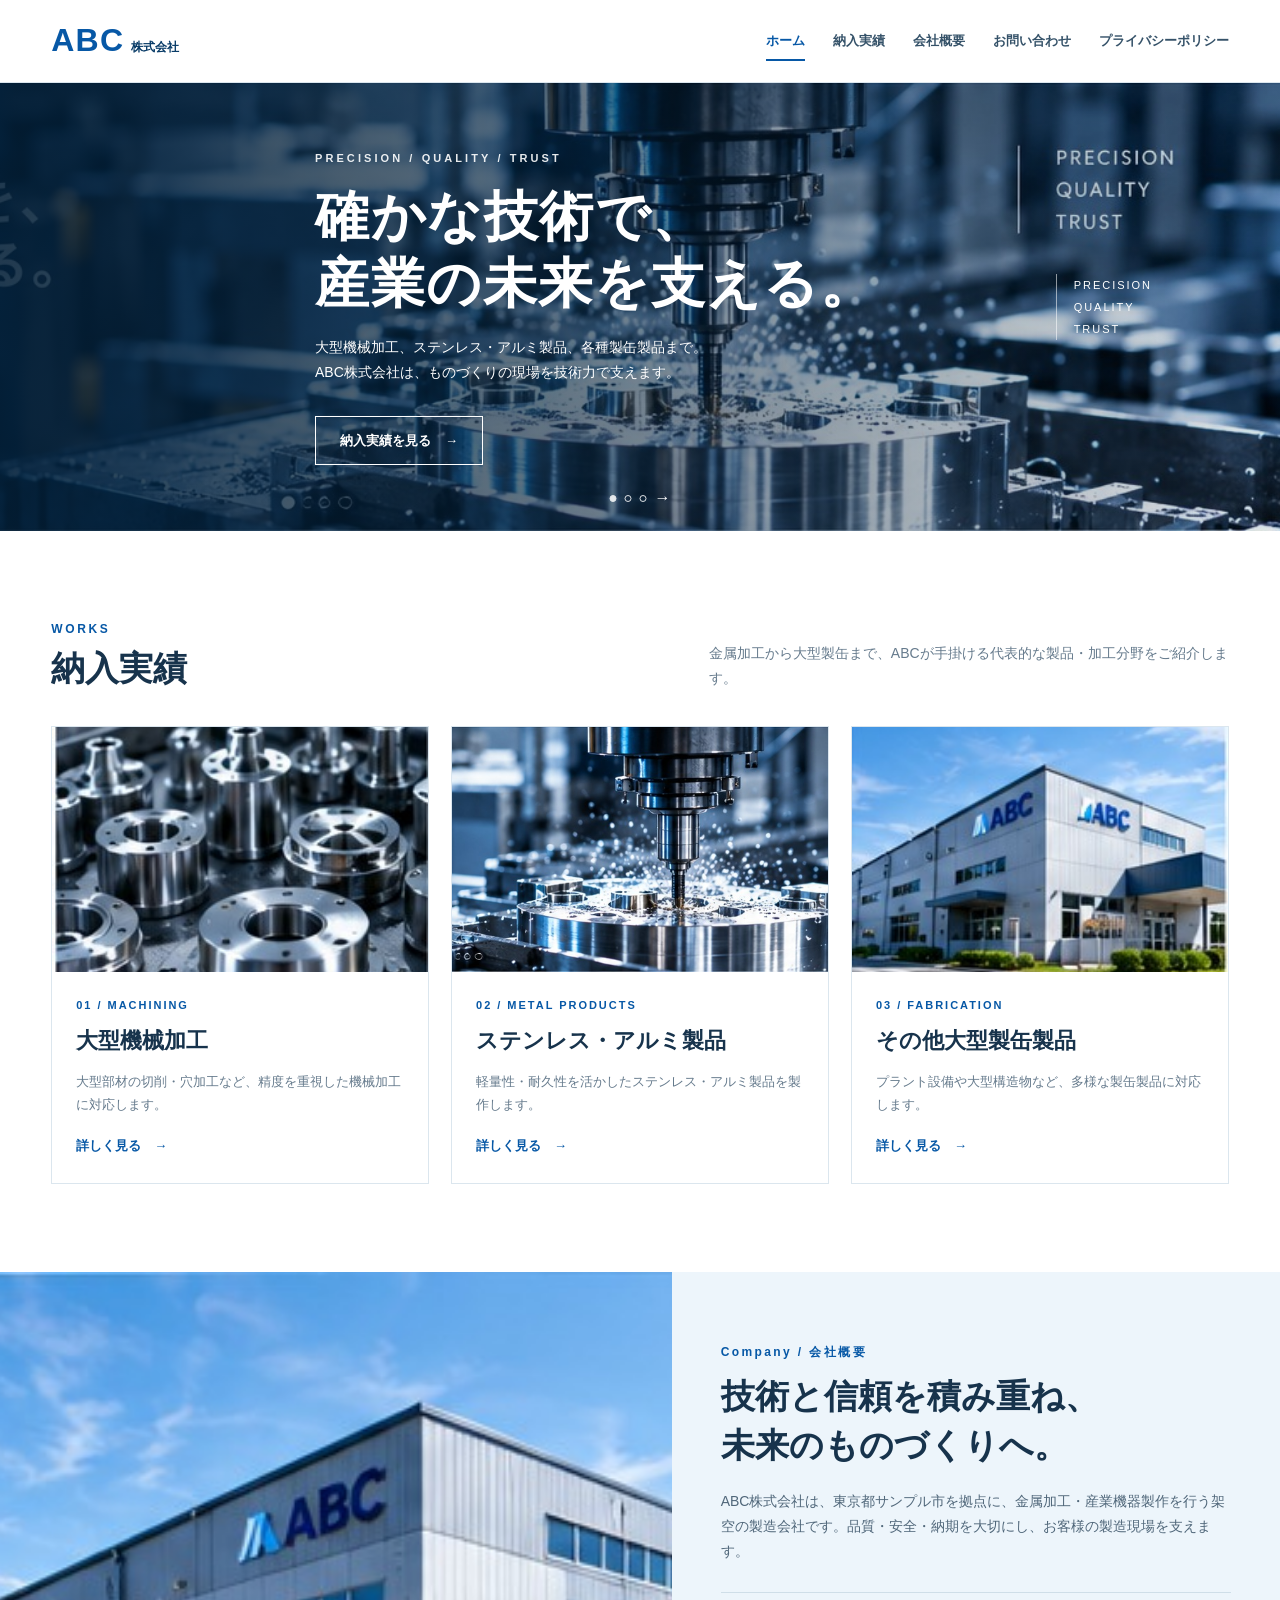
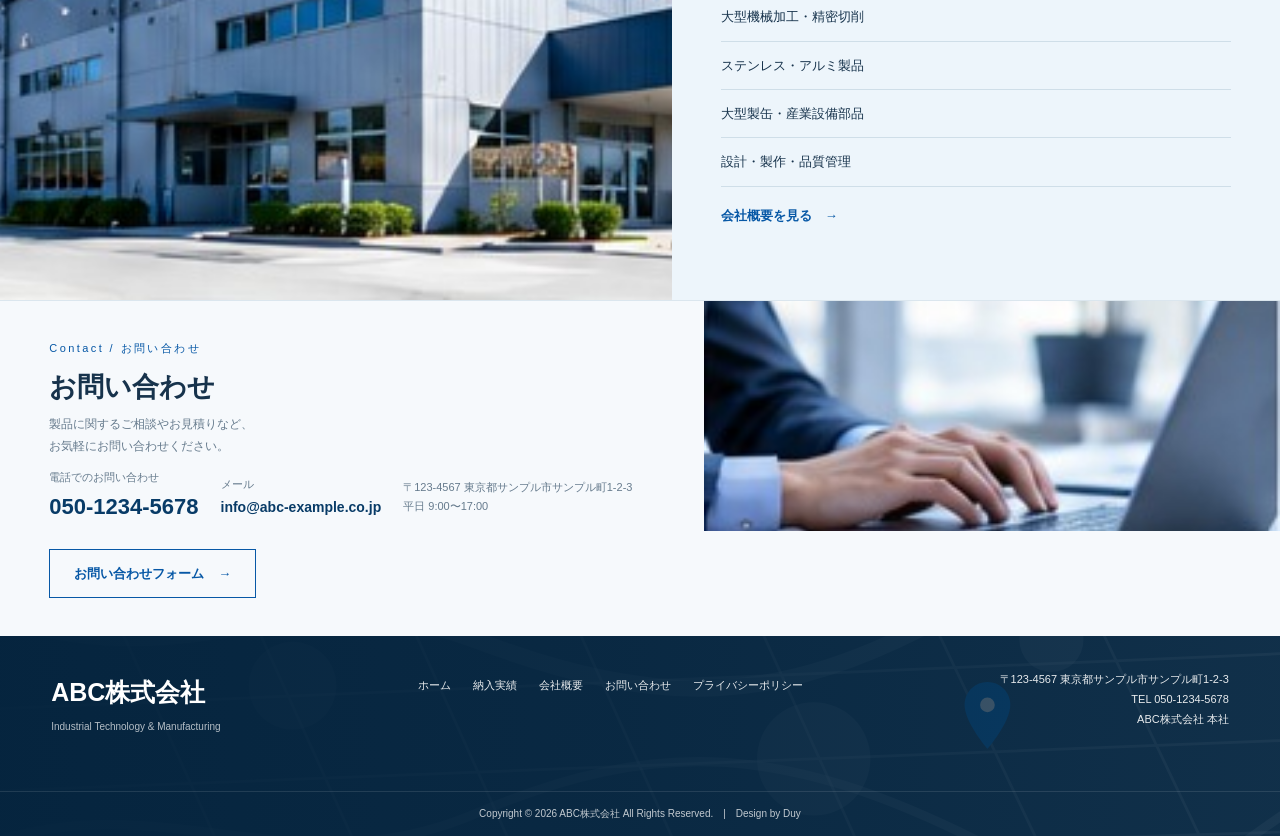
==== index.html @ 1feb2499 "push again" ====
<!doctype html>
<html lang="ja">
<head>
<meta charset="utf-8">
<meta name="viewport" content="width=device-width,initial-scale=1">
<title>ABC株式会社 | 金属加工・プラント機器製作</title>
<link rel="stylesheet" href="css/style.css">
</head>
<body>
<header class="site-header">
  <div class="container header-inner">
    <a class="brand" href="index.html"><span class="brand-main">ABC</span><span class="brand-sub">株式会社</span></a>
    <nav class="nav">
      <a href="index.html" data-page="home">ホーム</a>
      <a href="works.html" data-page="works">納入実績</a>
      <a href="company.html" data-page="company">会社概要</a>
      <a href="contact.html" data-page="contact">お問い合わせ</a>
      <a href="privacy.html" data-page="privacy">プライバシーポリシー</a>
    </nav>
  </div>
</header>

<main>
<section class="hero">
  <div class="container hero-content fade-up">
    <div class="kicker">PRECISION / QUALITY / TRUST</div>
    <h1>確かな技術で、<br>産業の未来を支える。</h1>
    <p>大型機械加工、ステンレス・アルミ製品、各種製缶製品まで。<br>ABC株式会社は、ものづくりの現場を技術力で支えます。</p>
    <a class="btn btn-light" href="works.html" data-page="works">納入実績を見る <span>→</span></a>
  </div>
  <div class="hero-side">PRECISION<br>QUALITY<br>TRUST</div>
  <div class="hero-dots" aria-hidden="true"><span></span><span></span><span></span><b>→</b></div>
</section>

<section class="section">
  <div class="container">
    <div class="section-head fade-up">
      <div class="section-title"><small>Works</small><h2>納入実績</h2></div>
      <p class="section-intro">金属加工から大型製缶まで、ABCが手掛ける代表的な製品・加工分野をご紹介します。</p>
    </div>
    <div class="works-grid">
      <article class="work-card fade-up">
        <img src="asset/images/works-metal.jpg" alt="大型機械加工">
        <div class="work-card-body">
          <div class="work-number">01 / MACHINING</div>
          <h3>大型機械加工</h3>
          <p>大型部材の切削・穴加工など、精度を重視した機械加工に対応します。</p>
          <a class="link-arrow" href="works.html" data-page="works">詳しく見る　→</a>
        </div>
      </article>
      <article class="work-card fade-up">
        <img src="asset/images/hero-cnc.jpg" alt="ステンレス・アルミ製品">
        <div class="work-card-body">
          <div class="work-number">02 / METAL PRODUCTS</div>
          <h3>ステンレス・アルミ製品</h3>
          <p>軽量性・耐久性を活かしたステンレス・アルミ製品を製作します。</p>
          <a class="link-arrow" href="works.html" data-page="works">詳しく見る　→</a>
        </div>
      </article>
      <article class="work-card fade-up">
        <img src="asset/images/company-factory.jpg" alt="大型製缶製品">
        <div class="work-card-body">
          <div class="work-number">03 / FABRICATION</div>
          <h3>その他大型製缶製品</h3>
          <p>プラント設備や大型構造物など、多様な製缶製品に対応します。</p>
          <a class="link-arrow" href="works.html" data-page="works">詳しく見る　→</a>
        </div>
      </article>
    </div>
  </div>
</section>

<section class="about">
  <div class="about-image"><img src="asset/images/company-building.jpg" alt="ABC株式会社の社屋"></div>
  <div class="about-content fade-up">
    <div class="eyebrow">Company / 会社概要</div>
    <h2>技術と信頼を積み重ね、<br>未来のものづくりへ。</h2>
    <p>ABC株式会社は、東京都サンプル市を拠点に、金属加工・産業機器製作を行う架空の製造会社です。品質・安全・納期を大切にし、お客様の製造現場を支えます。</p>
    <ul class="about-list">
      <li>大型機械加工・精密切削</li>
      <li>ステンレス・アルミ製品</li>
      <li>大型製缶・産業設備部品</li>
      <li>設計・製作・品質管理</li>
    </ul>
    <a class="link-arrow" href="company.html" data-page="company">会社概要を見る　→</a>
  </div>
</section>

<section class="contact">
  <div class="contact-image"><img src="asset/images/contact-office.jpg" alt="ABC株式会社 お問い合わせ窓口"></div>
  <div class="contact-content fade-up">
    <small>Contact / お問い合わせ</small>
    <div>
      <h2>お問い合わせ</h2>
      <p>製品に関するご相談やお見積りなど、<br>お気軽にお問い合わせください。</p>
    </div>
    <div class="contact-box">
      <div><div class="contact-label">電話でのお問い合わせ</div><div class="contact-tel">050-1234-5678</div></div>
      <div><div class="contact-label">メール</div><div class="contact-mail">info@abc-example.co.jp</div></div>
      <div class="contact-address">〒123-4567 東京都サンプル市サンプル町1-2-3<br>平日 9:00〜17:00</div>
      <a class="btn" href="contact.html" data-page="contact">お問い合わせフォーム <span>→</span></a>
    </div>
  </div>
</section>
</main>

<footer class="footer">
  <div class="container footer-main">
    <div class="footer-brand">ABC株式会社<span>Industrial Technology & Manufacturing</span></div>
    <div class="footer-nav">
      <a href="index.html">ホーム</a>
      <a href="works.html">納入実績</a>
      <a href="company.html">会社概要</a>
      <a href="contact.html">お問い合わせ</a>
      <a href="privacy.html">プライバシーポリシー</a>
    </div>
    <div class="footer-contact">〒123-4567 東京都サンプル市サンプル町1-2-3<br>TEL 050-1234-5678<br>ABC株式会社 本社</div>
  </div>
  <div class="footer-bottom">Copyright © 2026 ABC株式会社 All Rights Reserved.　|　Design by Duy</div>
</footer>
<script src="js/main.js"></script>
</body>
</html>
---- css/style.css ----
:root{
  --blue:#0758a6;
  --blue-dark:#083b67;
  --blue-light:#edf5fb;
  --text:#17334c;
  --muted:#667b8d;
  --line:#dbe6ee;
  --white:#fff;
  --max:1180px;
}
*{box-sizing:border-box;margin:0;padding:0}
html{scroll-behavior:smooth}
body{
  font-family:"Noto Sans JP","Yu Gothic",YuGothic,Meiryo,Arial,sans-serif;
  color:var(--text); background:#fff; line-height:1.8;
}
a{color:inherit;text-decoration:none}
img{display:block;width:100%;height:auto}
.container{width:min(var(--max),92%);margin-inline:auto}

/* Header */
.site-header{
  background:#fff;border-bottom:1px solid var(--line);
  position:sticky;top:0;z-index:50;
}
.header-inner{
  min-height:82px;display:flex;align-items:center;justify-content:space-between;
  gap:28px;
}
.brand{display:flex;align-items:baseline;white-space:nowrap}
.brand-main{font-size:32px;font-weight:900;letter-spacing:.04em;color:var(--blue)}
.brand-sub{font-size:12px;font-weight:700;margin-left:7px;color:var(--blue-dark)}
.nav{display:flex;align-items:center;gap:28px;flex-wrap:wrap}
.nav a{
  position:relative;font-size:13px;font-weight:700;padding:8px 0;
  color:#355269;transition:.2s;
}
.nav a:hover,.nav a.active{color:var(--blue)}
.nav a.active::after{
  content:"";position:absolute;left:0;right:0;bottom:0;height:2px;background:var(--blue);
}

/* Hero */
.hero{
  min-height:410px;display:flex;align-items:center;color:#fff;position:relative;overflow:hidden;
  background:
    linear-gradient(90deg,rgba(3,31,55,.88) 0%,rgba(3,31,55,.62) 43%,rgba(3,31,55,.10) 100%),
    url("../asset/images/hero-cnc.jpg") center/cover no-repeat;
}
.hero-content{padding:66px 0;max-width:650px}
.kicker{font-size:11px;letter-spacing:.28em;font-weight:700;margin-bottom:14px;opacity:.9}
.hero h1{font-size:clamp(34px,4.2vw,54px);line-height:1.25;letter-spacing:.03em}
.hero p{font-size:14px;margin-top:18px;max-width:570px}
.hero-side{position:absolute;right:10%;top:50%;transform:translateY(-50%);padding-left:17px;border-left:1px solid rgba(255,255,255,.55);font-size:11px;line-height:2;letter-spacing:.18em}
.hero-dots{position:absolute;bottom:18px;left:50%;transform:translateX(-50%);display:flex;gap:8px;align-items:center}
.hero-dots span{width:7px;height:7px;border:1px solid #fff;border-radius:50%;display:block;opacity:.85}
.hero-dots span:first-child{background:#fff}
.btn{
  display:inline-flex;align-items:center;gap:14px;margin-top:30px;
  padding:12px 24px;border:1px solid currentColor;font-weight:700;font-size:13px;
  transition:.25s;
}
.btn-light{color:#fff}
.btn-light:hover{background:#fff;color:var(--blue-dark)}

/* Section headings */
.section{padding:88px 0}
.section-head{display:flex;justify-content:space-between;align-items:end;gap:30px;margin-bottom:35px}
.section-title small{
  display:block;color:var(--blue);font-size:12px;letter-spacing:.22em;font-weight:800;
  margin-bottom:5px;text-transform:uppercase;
}
.section-title h2{font-size:34px;line-height:1.35}
.section-intro{max-width:520px;color:var(--muted);font-size:14px}

/* Works */
.works-grid{display:grid;grid-template-columns:repeat(3,1fr);gap:22px}
.work-card{
  background:#fff;border:1px solid var(--line);overflow:hidden;
  transition:transform .25s,box-shadow .25s;
}
.work-card:hover{transform:translateY(-5px);box-shadow:0 14px 35px rgba(13,58,91,.10)}
.work-card img{height:245px;object-fit:cover}
.work-card-body{padding:24px}
.work-number{font-size:11px;color:var(--blue);font-weight:900;letter-spacing:.18em}
.work-card h3{font-size:22px;margin-top:5px}
.work-card p{font-size:13px;color:var(--muted);margin-top:9px}
.link-arrow{display:inline-block;margin-top:17px;color:var(--blue);font-size:13px;font-weight:800}

/* About split */
.about{
  background:var(--blue-light);
  display:grid;grid-template-columns:1.05fr .95fr;
}
.about-image{min-height:470px}
.about-image img{height:100%;object-fit:cover}
.about-content{padding:70px 8%}
.about-content .eyebrow{color:var(--blue);font-size:12px;letter-spacing:.2em;font-weight:800}
.about-content h2{font-size:34px;line-height:1.45;margin-top:8px}
.about-content p{font-size:14px;color:#50677a;margin-top:18px}
.about-list{list-style:none;margin-top:28px;border-top:1px solid #cfdee8}
.about-list li{padding:12px 0;border-bottom:1px solid #cfdee8;font-size:13px}

/* Contact */
.contact{
  display:grid;grid-template-columns:1.1fr .9fr;align-items:stretch;
  background:#f6f9fc;color:var(--text);border-top:1px solid var(--line);
}
.contact-image{order:2;max-height:230px;overflow:hidden}
.contact-image img{height:100%;min-height:190px;object-fit:cover}
.contact-content{padding:38px 7%;display:grid;grid-template-columns:1fr auto;gap:10px 28px;align-items:center}
.contact-content small{letter-spacing:.22em;font-size:11px;color:var(--blue);grid-column:1/-1}
.contact-content h2{font-size:27px;line-height:1.45;margin-top:0}
.contact-content p{font-size:12px;color:var(--muted);margin-top:7px}
.contact-box{margin-top:0;padding-top:0;border-top:0;grid-column:1/-1;display:flex;align-items:center;gap:22px;flex-wrap:wrap}
.contact-label{font-size:11px;color:var(--muted)}
.contact-tel{font-size:22px;font-weight:900;margin-top:0;color:var(--blue-dark)}
.contact-mail{font-size:14px;font-weight:700;margin-top:0;color:var(--blue-dark)}
.contact-address{font-size:11px;margin-top:0;color:var(--muted)}
.contact .btn{margin-top:0;color:var(--blue);border-color:var(--blue)}
.contact .btn:hover{background:var(--blue);color:#fff}

/* Page hero */
.page-hero{background:var(--blue-light);padding:70px 0;border-bottom:1px solid var(--line)}
.page-hero small{font-size:12px;letter-spacing:.22em;color:var(--blue);font-weight:800}
.page-hero h1{font-size:44px;line-height:1.35;margin-top:5px}
.page-hero p{color:var(--muted);margin-top:10px}

/* Works detail page */
.category-note{
  background:var(--blue-light);padding:28px;margin-bottom:35px;border-left:4px solid var(--blue)
}
.category-note h2{font-size:23px}
.category-note p{font-size:14px;color:var(--muted);margin-top:5px}
.detail-grid{display:grid;grid-template-columns:repeat(2,1fr);gap:22px}
.detail-card{border:1px solid var(--line);padding:24px;background:#fff}
.detail-card h3{font-size:18px}
.detail-card p{font-size:13px;color:var(--muted);margin-top:7px}

/* Company */
.company-layout{display:grid;grid-template-columns:.9fr 1.1fr;gap:40px;align-items:start}
.company-photo img{height:470px;object-fit:cover}
.company-copy h2{font-size:30px;line-height:1.45}
.company-copy p{font-size:14px;color:var(--muted);margin-top:13px}
.info-table{width:100%;border-collapse:collapse;margin-top:28px}
.info-table th,.info-table td{
  border-bottom:1px solid var(--line);padding:13px 12px;text-align:left;font-size:13px;vertical-align:top;
}
.info-table th{width:28%;background:var(--blue-light);font-weight:800}

/* Contact form */
.form-wrap{max-width:900px}
.form-intro{color:var(--muted);font-size:14px;margin-bottom:28px}
.form-row{display:grid;grid-template-columns:180px 1fr;border-top:1px solid var(--line)}
.form-row:last-of-type{border-bottom:1px solid var(--line)}
.form-row label{padding:15px;background:var(--blue-light);font-weight:800;font-size:13px}
.form-row input,.form-row select,.form-row textarea{
  width:100%;border:0;outline:0;padding:15px;font:inherit;font-size:14px;background:#fff;
}
.form-row textarea{min-height:170px;resize:vertical}
.submit{
  margin-top:24px;border:0;background:var(--blue);color:#fff;
  padding:13px 36px;font-weight:800;cursor:pointer;
}
.form-info{margin-top:45px;padding:28px;background:var(--blue-light)}
.form-info strong{display:block;color:var(--blue-dark)}
.form-info p{font-size:13px;color:var(--muted);margin-top:5px}

/* Privacy */
.privacy h2{font-size:22px;margin:32px 0 9px}
.privacy p,.privacy li{font-size:14px;color:var(--muted)}
.privacy ul{padding-left:20px}

/* Footer */
.footer{
  position:relative;background:#062d4e;color:#fff;margin-top:0;overflow:hidden;
  background-image:linear-gradient(90deg,rgba(4,35,61,.97) 0%,rgba(4,35,61,.88) 48%,rgba(4,35,61,.72) 100%),url("../asset/images/footer-map.svg");
  background-size:cover; background-position:center;
}
.footer-main{min-height:155px;padding:34px 0 25px;display:flex;justify-content:space-between;gap:35px;position:relative;z-index:1}
.footer-brand{font-size:25px;font-weight:900}
.footer-brand span{display:block;font-size:10px;font-weight:400;opacity:.7;margin-top:3px}
.footer-nav{display:flex;gap:22px;flex-wrap:wrap;align-content:flex-start;font-size:11px;opacity:.9;padding-top:6px}
.footer-contact{font-size:11px;line-height:1.8;text-align:right;opacity:.9}
.footer-bottom{
  position:relative;z-index:1;border-top:1px solid rgba(255,255,255,.14);padding:13px 0;
  font-size:10px;opacity:.75;text-align:center;
}

/* Animation */
.fade-up{opacity:0;transform:translateY(18px);transition:opacity .65s ease,transform .65s ease}
.fade-up.is-visible{opacity:1;transform:none}
body.page-leaving{opacity:.35;transition:opacity .2s}

/* Responsive */
@media(max-width:980px){
  .nav{gap:18px}
  .works-grid{grid-template-columns:1fr}
  .about,.contact,.company-layout{grid-template-columns:1fr}
  .about-image{min-height:300px}
  .contact-image{order:0;max-height:260px}
  .contact-image img{min-height:240px}
  .detail-grid{grid-template-columns:1fr}
  .hero-side{right:5%}
}
@media(max-width:700px){
  .header-inner{align-items:flex-start;padding:14px 0}
  .header-inner,.footer-main{flex-direction:column}
  .nav{gap:12px 18px}
  .hero{min-height:470px}
  .hero-content{padding:55px 0}
  .hero-side{display:none}
  .section{padding:60px 0}
  .section-head{display:block}
  .section-intro{margin-top:12px}
  .page-hero{padding:50px 0}
  .page-hero h1{font-size:35px}
  .about-content,.contact-content{padding:45px 7%}
  .contact-content{display:block}
  .contact-box{margin-top:18px}
  .company-photo img{height:300px}
  .footer-main{min-height:0}
  .footer-contact{text-align:left}
  .form-row{grid-template-columns:1fr}
  .form-row label{padding:10px 15px}
}
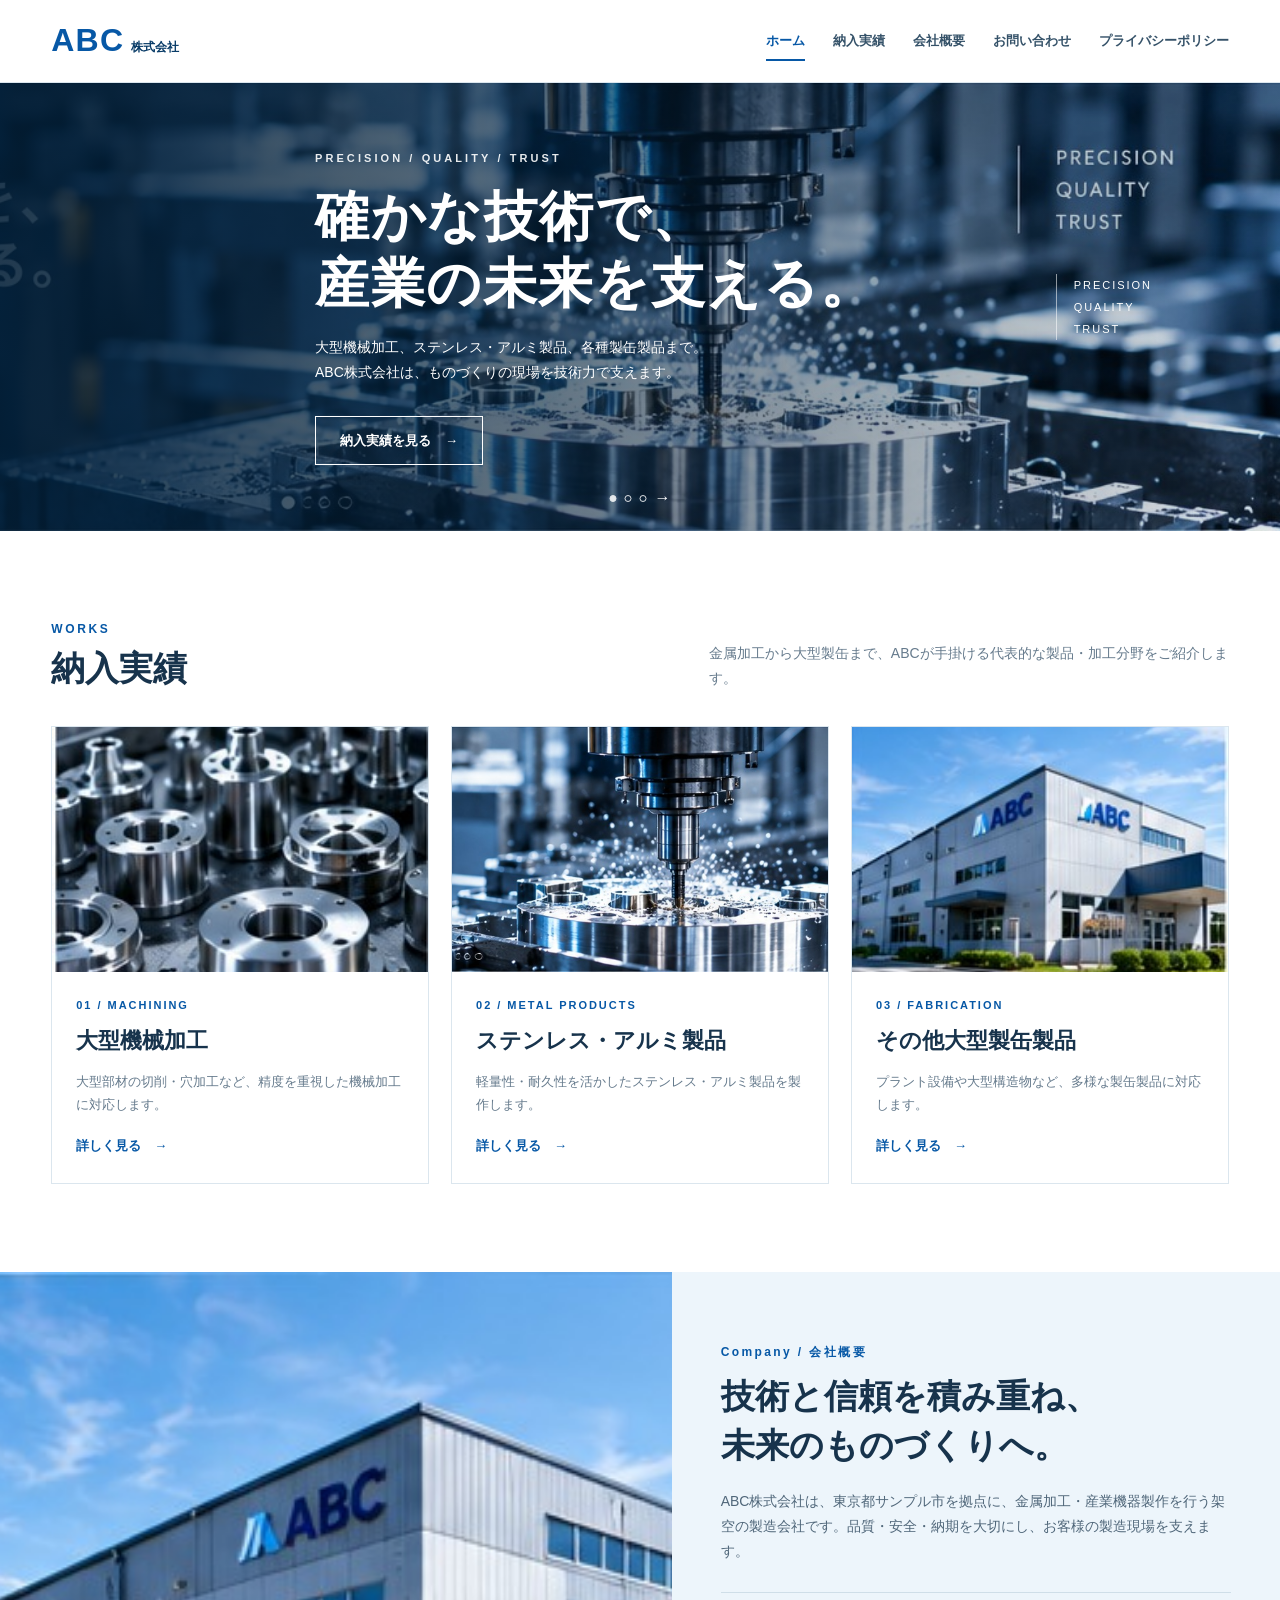
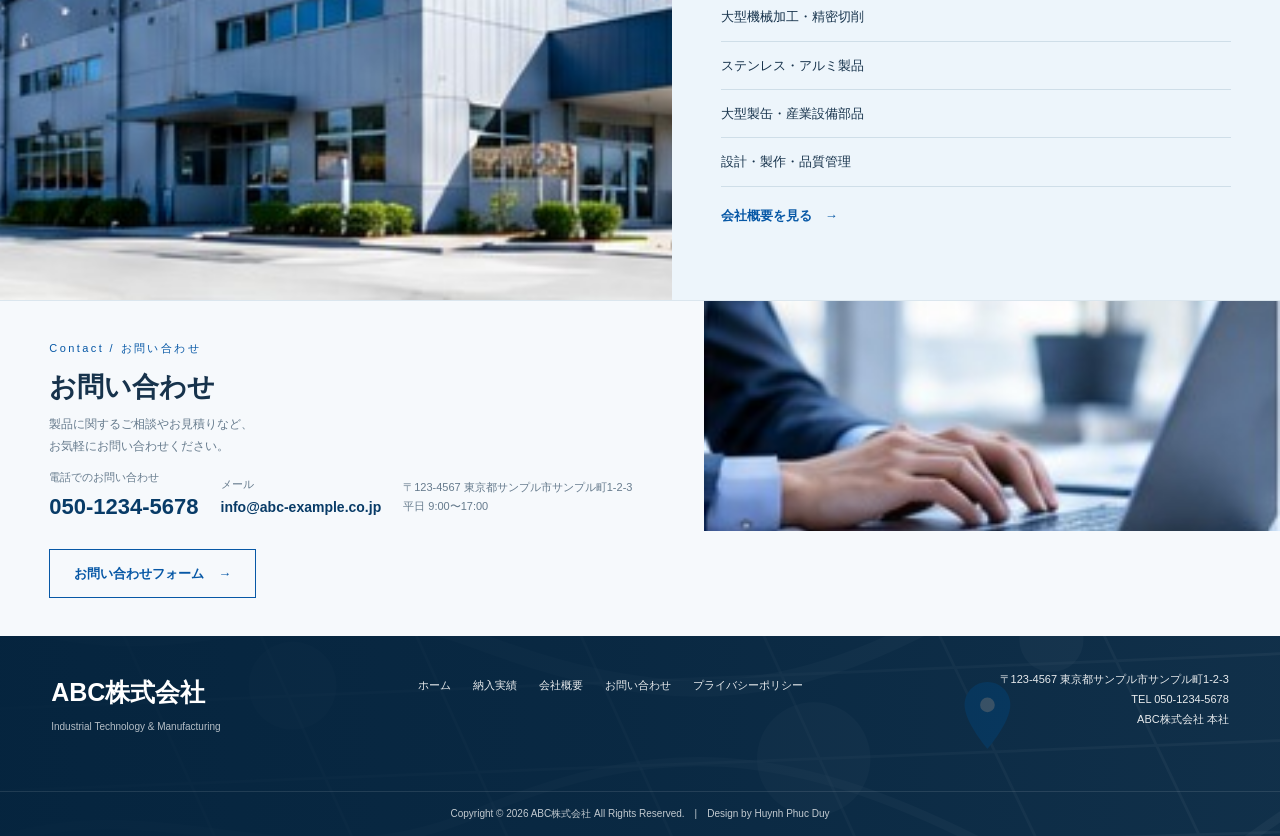
==== commit 35a0b464: "change footer" ====
--- a/index.html
+++ b/index.html
@@ -116,7 +116,7 @@
     </div>
     <div class="footer-contact">〒123-4567 東京都サンプル市サンプル町1-2-3<br>TEL 050-1234-5678<br>ABC株式会社 本社</div>
   </div>
-  <div class="footer-bottom">Copyright © 2026 ABC株式会社 All Rights Reserved.　|　Design by Duy</div>
+  <div class="footer-bottom">Copyright © 2026 ABC株式会社 All Rights Reserved.　|　Design by Huynh Phuc Duy</div>
 </footer>
 <script src="js/main.js"></script>
 </body>
